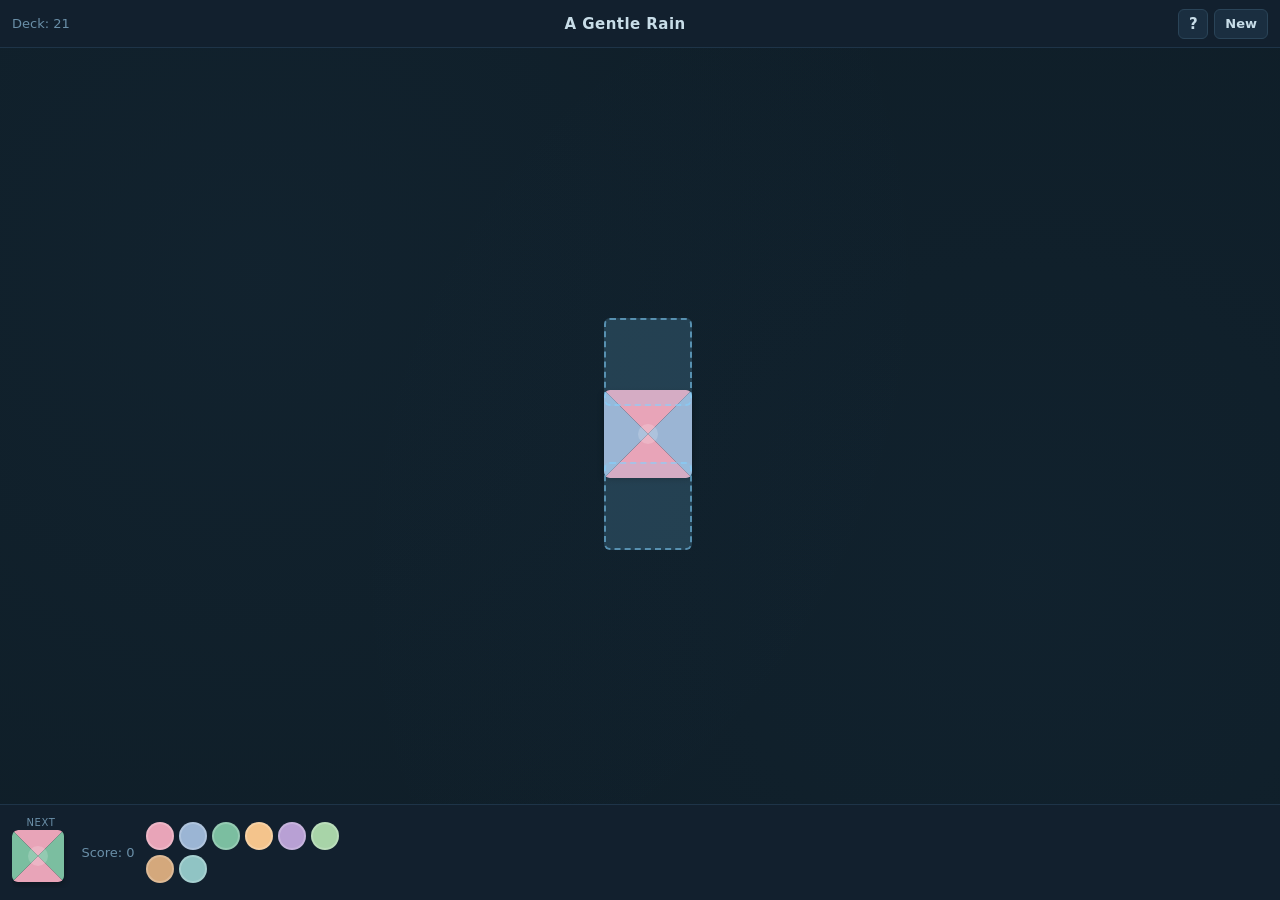
==== index.html @ 86d4dc01 "Add mobile web implementation of A Gentle Rain Complete solitaire tile-placement game built from scr" ====
<!DOCTYPE html>
<html lang="en">
<head>
  <meta charset="UTF-8">
  <meta name="viewport" content="width=device-width, initial-scale=1.0, user-scalable=no">
  <meta name="theme-color" content="#0f1e28">
  <meta name="apple-mobile-web-app-capable" content="yes">
  <meta name="apple-mobile-web-app-status-bar-style" content="black-translucent">
  <title>A Gentle Rain</title>
  <link rel="stylesheet" href="style.css">
</head>
<body>

  <!-- Top bar -->
  <div id="ui-top">
    <span id="deck-count">Deck: 27</span>
    <span id="game-title">A Gentle Rain</span>
    <div id="ui-top-actions">
      <button id="help-btn" aria-label="How to play">?</button>
      <button id="new-game-btn">New</button>
    </div>
  </div>

  <!-- Game board -->
  <div id="board-viewport">
    <div id="board"></div>
  </div>

  <!-- Bottom bar: current tile preview + token rack -->
  <div id="ui-bottom">
    <div id="current-tile-area">
      <div id="current-tile-label">Next</div>
      <div id="current-tile-container"></div>
    </div>
    <div id="score">Score: 0</div>
    <div id="token-rack"></div>
  </div>

  <!-- Win / end overlay -->
  <div id="overlay" class="hidden" role="dialog" aria-modal="true">
    <div id="overlay-content">
      <h2 id="overlay-title"></h2>
      <p id="overlay-message"></p>
      <button id="play-again-btn">Play Again</button>
    </div>
  </div>

  <!-- Help modal -->
  <div id="help-modal" class="hidden" role="dialog" aria-modal="true">
    <div id="help-content">
      <h2>How to Play</h2>
      <ul>
        <li>Each turn you draw a tile. Tap a <strong>highlighted spot</strong> on the board to place it.</li>
        <li>All touching edges must show the <strong>same flower colour</strong>.</li>
        <li>Tiles with no valid placement are automatically discarded.</li>
        <li>When four tiles form a <strong>2×2 square</strong>, a blossom token blooms at their corner — if you still have a matching flower token, it is claimed.</li>
        <li>Claim all <strong>8 tokens</strong> to win! The fewer cards remain in the deck, the higher your score.</li>
        <li>The game ends when the deck runs out.</li>
      </ul>
      <button id="help-close">Got it</button>
    </div>
  </div>

  <script src="game.js"></script>
</body>
</html>
---- style.css ----
/* ── Custom properties ─────────────────────────────────────────────────────── */
:root {
  --tile-size:        72px;
  --board-bg:         #16293a;
  --viewport-bg:      #0f1e28;
  --ui-bg:            #12202e;
  --ui-border:        #1e3448;
  --text-color:       #c8dde8;
  --text-dim:         #6a8fa8;
  --valid-fill:       rgba(130, 210, 255, 0.18);
  --valid-border:     rgba(130, 210, 255, 0.55);
  --blossom-color:    rgba(255, 245, 180, 0.92);
  --overlay-bg:       rgba(8, 16, 24, 0.88);
  --card-bg:          #1a2e40;
  --card-border:      #2a4458;
  --radius-sm:        6px;
  --radius-md:        14px;
  --font:             system-ui, -apple-system, sans-serif;
}

/* ── Reset / base ──────────────────────────────────────────────────────────── */
*, *::before, *::after { box-sizing: border-box; }

html, body {
  height: 100%;
  margin: 0;
  padding: 0;
  overflow: hidden;
  background: var(--viewport-bg);
  font-family: var(--font);
  color: var(--text-color);
  -webkit-tap-highlight-color: transparent;
  touch-action: none;
  user-select: none;
}

body {
  display: flex;
  flex-direction: column;
  height: 100vh;
  height: 100dvh;  /* dynamic viewport height for mobile browsers */
}

button {
  cursor: pointer;
  border: none;
  outline: none;
  font-family: var(--font);
}

/* ── Top bar ───────────────────────────────────────────────────────────────── */
#ui-top {
  flex: 0 0 auto;
  display: flex;
  align-items: center;
  justify-content: space-between;
  height: 48px;
  padding: 0 12px;
  background: var(--ui-bg);
  border-bottom: 1px solid var(--ui-border);
  z-index: 20;
}

#deck-count {
  font-size: 13px;
  color: var(--text-dim);
  min-width: 60px;
}

#game-title {
  font-size: 15px;
  font-weight: 600;
  letter-spacing: 0.03em;
  color: var(--text-color);
}

#ui-top-actions {
  display: flex;
  gap: 6px;
  align-items: center;
}

#help-btn, #new-game-btn {
  height: 30px;
  padding: 0 10px;
  border-radius: var(--radius-sm);
  font-size: 13px;
  font-weight: 600;
  background: var(--card-bg);
  border: 1px solid var(--card-border);
  color: var(--text-color);
  transition: background 0.15s;
}

#help-btn {
  width: 30px;
  padding: 0;
  text-align: center;
  font-size: 15px;
}

#help-btn:active, #new-game-btn:active {
  background: #243d54;
}

/* ── Board viewport ────────────────────────────────────────────────────────── */
#board-viewport {
  flex: 1 1 auto;
  position: relative;
  overflow: hidden;
  background: var(--viewport-bg);
  touch-action: none;
  /* subtle rain pattern */
  background-image:
    radial-gradient(circle at 20% 30%, rgba(80, 140, 200, 0.04) 0%, transparent 60%),
    radial-gradient(circle at 80% 70%, rgba(60, 120, 180, 0.04) 0%, transparent 60%);
}

/* ── Board (inner, panned) ─────────────────────────────────────────────────── */
#board {
  position: absolute;
  top: 0;
  left: 0;
  transform-origin: top left;
  will-change: transform;
}

/* ── Tiles ─────────────────────────────────────────────────────────────────── */
.tile {
  position: absolute;
  width:  var(--tile-size);
  height: var(--tile-size);
  border-radius: var(--radius-sm);
  overflow: hidden;
  box-shadow: 0 2px 6px rgba(0, 0, 0, 0.35);
}

.petal {
  position: absolute;
  width: 100%;
  height: 100%;
}

.petal.top    { clip-path: polygon(0 0, 100% 0, 50% 50%); }
.petal.right  { clip-path: polygon(100% 0, 100% 100%, 50% 50%); }
.petal.bottom { clip-path: polygon(100% 100%, 0 100%, 50% 50%); }
.petal.left   { clip-path: polygon(0 100%, 0 0, 50% 50%); }

.tile-center {
  position: absolute;
  width: 20px;
  height: 20px;
  border-radius: 50%;
  background: rgba(255, 255, 255, 0.18);
  top:  50%;
  left: 50%;
  transform: translate(-50%, -50%);
  pointer-events: none;
}

/* ── Valid placement spots ─────────────────────────────────────────────────── */
.valid-spot {
  position: absolute;
  width:  var(--tile-size);
  height: var(--tile-size);
  border: 2px dashed var(--valid-border);
  background: var(--valid-fill);
  border-radius: var(--radius-sm);
  cursor: pointer;
  transition: background 0.1s;
}

.valid-spot:active {
  background: rgba(130, 210, 255, 0.32);
}

/* ── Blossom dots ──────────────────────────────────────────────────────────── */
.blossom-dot {
  position: absolute;
  width:  20px;
  height: 20px;
  border-radius: 50%;
  background: var(--blossom-color);
  transform: translate(-50%, -50%);
  pointer-events: none;
  box-shadow: 0 0 8px 2px rgba(255, 245, 180, 0.5);
  z-index: 5;
}

/* ── Bottom bar ────────────────────────────────────────────────────────────── */
#ui-bottom {
  flex: 0 0 auto;
  display: flex;
  align-items: center;
  gap: 10px;
  height: 88px;
  padding: 0 12px;
  background: var(--ui-bg);
  border-top: 1px solid var(--ui-border);
  z-index: 20;
}

#current-tile-area {
  display: flex;
  flex-direction: column;
  align-items: center;
  gap: 2px;
  flex: 0 0 auto;
}

#current-tile-label {
  font-size: 10px;
  color: var(--text-dim);
  text-transform: uppercase;
  letter-spacing: 0.06em;
}

#current-tile-container {
  width: 52px;
  height: 52px;
  position: relative;
  border-radius: var(--radius-sm);
  overflow: hidden;
}

#current-tile-container .tile {
  width: 52px;
  height: 52px;
}

#score {
  font-size: 13px;
  color: var(--text-dim);
  flex: 0 0 auto;
  min-width: 56px;
  text-align: center;
}

/* ── Token rack ────────────────────────────────────────────────────────────── */
#token-rack {
  display: flex;
  flex-wrap: wrap;
  gap: 5px;
  align-content: center;
  flex: 1 1 auto;
  max-width: 200px;
}

.token {
  width:  28px;
  height: 28px;
  border-radius: 50%;
  border: 2px solid rgba(255, 255, 255, 0.2);
  transition: opacity 0.3s, transform 0.3s;
  position: relative;
  flex: 0 0 auto;
}

.token.placed {
  opacity: 0.35;
  border-color: rgba(255, 255, 255, 0.1);
}

.token.placed::after {
  content: '✓';
  position: absolute;
  inset: 0;
  display: grid;
  place-items: center;
  font-size: 14px;
  color: rgba(255, 255, 255, 0.7);
}

/* ── Win / end overlay ─────────────────────────────────────────────────────── */
#overlay {
  position: fixed;
  inset: 0;
  background: var(--overlay-bg);
  display: flex;
  align-items: center;
  justify-content: center;
  z-index: 100;
  backdrop-filter: blur(4px);
}

#overlay.hidden { display: none; }

#overlay-content {
  background: var(--card-bg);
  border: 1px solid var(--card-border);
  border-radius: var(--radius-md);
  padding: 32px 28px;
  max-width: 320px;
  width: 90%;
  text-align: center;
}

#overlay-title {
  font-size: 22px;
  font-weight: 700;
  margin: 0 0 10px;
  color: var(--text-color);
}

#overlay-message {
  font-size: 15px;
  color: var(--text-dim);
  margin: 0 0 24px;
  line-height: 1.5;
}

#play-again-btn {
  background: #2a8fc4;
  color: #fff;
  padding: 12px 28px;
  border-radius: var(--radius-sm);
  font-size: 16px;
  font-weight: 600;
  transition: background 0.15s;
}

#play-again-btn:active { background: #1e6e9a; }

/* ── Help modal ────────────────────────────────────────────────────────────── */
#help-modal {
  position: fixed;
  inset: 0;
  background: var(--overlay-bg);
  display: flex;
  align-items: center;
  justify-content: center;
  z-index: 100;
  backdrop-filter: blur(4px);
}

#help-modal.hidden { display: none; }

#help-content {
  background: var(--card-bg);
  border: 1px solid var(--card-border);
  border-radius: var(--radius-md);
  padding: 28px 24px;
  max-width: 340px;
  width: 92%;
}

#help-content h2 {
  margin: 0 0 14px;
  font-size: 19px;
  color: var(--text-color);
}

#help-content ul {
  margin: 0 0 20px;
  padding-left: 18px;
  color: var(--text-dim);
  font-size: 14px;
  line-height: 1.7;
}

#help-content ul li { margin-bottom: 6px; }
#help-content ul strong { color: var(--text-color); }

#help-close {
  display: block;
  width: 100%;
  background: #2a8fc4;
  color: #fff;
  padding: 10px;
  border-radius: var(--radius-sm);
  font-size: 15px;
  font-weight: 600;
  transition: background 0.15s;
}

#help-close:active { background: #1e6e9a; }

/* ── Animations ────────────────────────────────────────────────────────────── */
@keyframes tile-drop {
  from { opacity: 0; transform: scale(0.72) translateY(-6px); }
  to   { opacity: 1; transform: scale(1)    translateY(0); }
}

@keyframes blossom-pulse {
  0%   { opacity: 0; transform: translate(-50%, -50%) scale(0); }
  55%  { opacity: 1; transform: translate(-50%, -50%) scale(1.5); }
  100% { opacity: 0.9; transform: translate(-50%, -50%) scale(1); }
}

@keyframes token-appear {
  0%   { transform: scale(0) rotate(-15deg); opacity: 0; }
  55%  { transform: scale(1.2) rotate(4deg); opacity: 1; }
  100% { transform: scale(1) rotate(0); opacity: 0.35; }
}

.tile.placing {
  animation: tile-drop 0.22s ease-out;
}

.blossom-dot.new {
  animation: blossom-pulse 0.55s ease-out;
}

.token.placed {
  animation: token-appear 0.3s ease-out;
}

/* ── Responsive tweaks ─────────────────────────────────────────────────────── */
@media (min-width: 500px) {
  :root { --tile-size: 80px; }
  #ui-bottom { height: 96px; }
  #current-tile-container,
  #current-tile-container .tile { width: 58px; height: 58px; }
}

@media (min-width: 768px) {
  :root { --tile-size: 88px; }
}
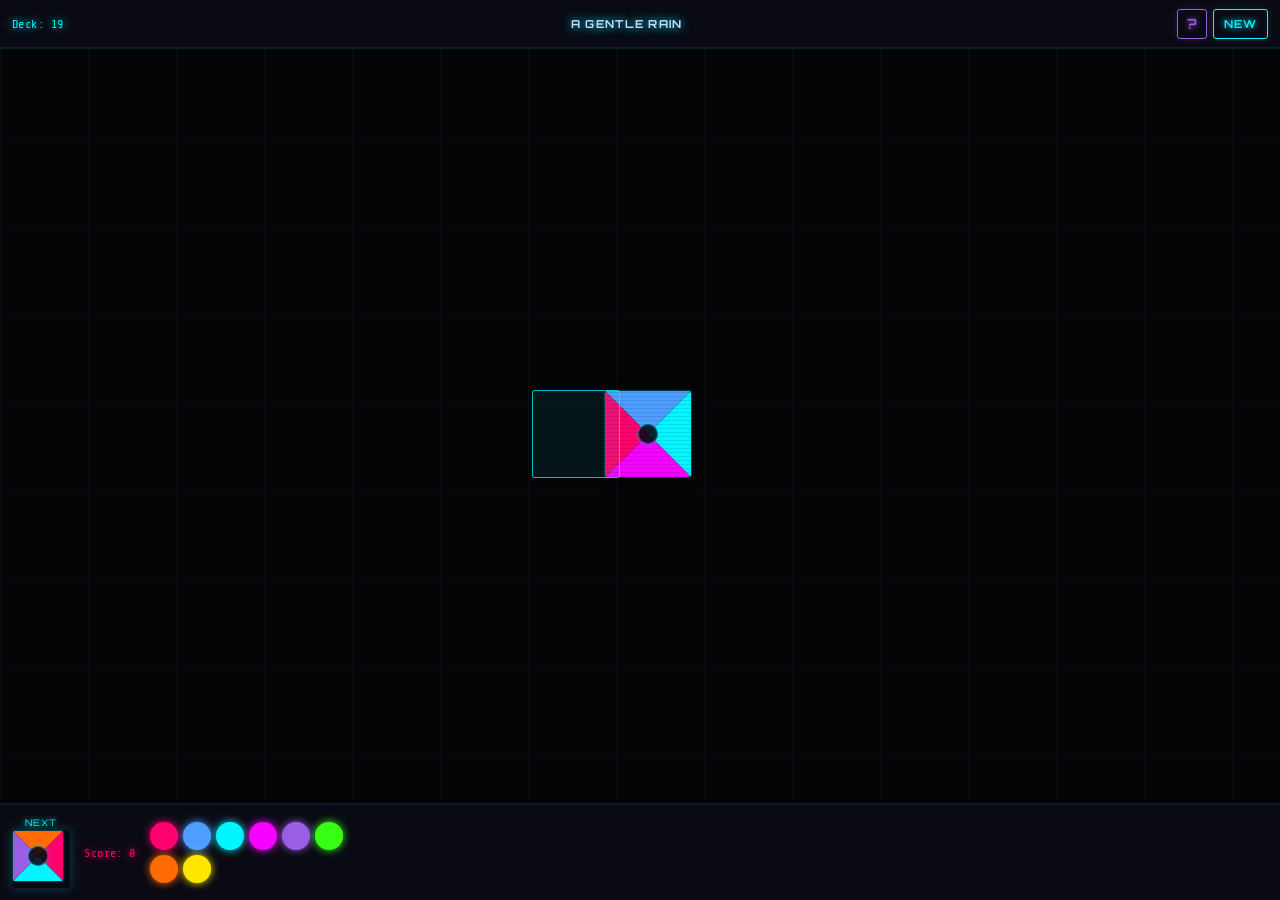
==== commit dc5356e9: "Apply cyberpunk theme Visual overhaul using open-source assets (Orbitron + Share Tech Mono from Goog" ====
--- a/index.html
+++ b/index.html
@@ -3,10 +3,14 @@
 <head>
   <meta charset="UTF-8">
   <meta name="viewport" content="width=device-width, initial-scale=1.0, user-scalable=no">
-  <meta name="theme-color" content="#0f1e28">
+  <meta name="theme-color" content="#050508">
   <meta name="apple-mobile-web-app-capable" content="yes">
   <meta name="apple-mobile-web-app-status-bar-style" content="black-translucent">
   <title>A Gentle Rain</title>
+  <!-- Orbitron & Share Tech Mono — open source fonts, SIL OFL licence -->
+  <link rel="preconnect" href="https://fonts.googleapis.com">
+  <link rel="preconnect" href="https://fonts.gstatic.com" crossorigin>
+  <link href="https://fonts.googleapis.com/css2?family=Orbitron:wght@400;600;700&family=Share+Tech+Mono&display=swap" rel="stylesheet">
   <link rel="stylesheet" href="style.css">
 </head>
 <body>
--- a/style.css
+++ b/style.css
@@ -1,21 +1,39 @@
 /* ── Custom properties ─────────────────────────────────────────────────────── */
 :root {
   --tile-size:        72px;
-  --board-bg:         #16293a;
-  --viewport-bg:      #0f1e28;
-  --ui-bg:            #12202e;
-  --ui-border:        #1e3448;
-  --text-color:       #c8dde8;
-  --text-dim:         #6a8fa8;
-  --valid-fill:       rgba(130, 210, 255, 0.18);
-  --valid-border:     rgba(130, 210, 255, 0.55);
-  --blossom-color:    rgba(255, 245, 180, 0.92);
-  --overlay-bg:       rgba(8, 16, 24, 0.88);
-  --card-bg:          #1a2e40;
-  --card-border:      #2a4458;
-  --radius-sm:        6px;
-  --radius-md:        14px;
-  --font:             system-ui, -apple-system, sans-serif;
+
+  /* backgrounds */
+  --board-bg:         #080810;
+  --viewport-bg:      #050508;
+  --ui-bg:            #0a0a14;
+  --ui-border:        #18183a;
+
+  /* neon accent colours */
+  --neon-cyan:        #00f5ff;
+  --neon-pink:        #ff006e;
+  --neon-purple:      #9b5de5;
+  --neon-yellow:      #ffe600;
+  --neon-green:       #39ff14;
+
+  /* text */
+  --text-color:       #c8d8ff;
+  --text-dim:         #3a3a6a;
+
+  /* interactive states */
+  --valid-fill:       rgba(0, 245, 255, 0.07);
+  --valid-border:     rgba(0, 245, 255, 0.75);
+  --blossom-color:    var(--neon-yellow);
+
+  /* modals */
+  --overlay-bg:       rgba(3, 3, 10, 0.94);
+  --card-bg:          #0c0c1e;
+  --card-border:      #2a0a5a;
+
+  /* misc */
+  --radius-sm:        3px;
+  --radius-md:        8px;
+  --font:             'Orbitron', system-ui, sans-serif;
+  --mono:             'Share Tech Mono', monospace;
 }
 
 /* ── Reset / base ──────────────────────────────────────────────────────────── */
@@ -38,7 +56,7 @@
   display: flex;
   flex-direction: column;
   height: 100vh;
-  height: 100dvh;  /* dynamic viewport height for mobile browsers */
+  height: 100dvh;
 }
 
 button {
@@ -58,20 +76,32 @@
   padding: 0 12px;
   background: var(--ui-bg);
   border-bottom: 1px solid var(--ui-border);
+  box-shadow: 0 1px 0 rgba(0, 245, 255, 0.08);
   z-index: 20;
 }
 
 #deck-count {
-  font-size: 13px;
-  color: var(--text-dim);
-  min-width: 60px;
+  font-family: var(--mono);
+  font-size: 12px;
+  color: var(--neon-cyan);
+  text-shadow: 0 0 8px var(--neon-cyan);
+  min-width: 64px;
+  letter-spacing: 0.04em;
 }
 
 #game-title {
-  font-size: 15px;
-  font-weight: 600;
-  letter-spacing: 0.03em;
+  font-size: 11px;
+  font-weight: 700;
+  letter-spacing: 0.12em;
+  text-transform: uppercase;
   color: var(--text-color);
+  text-shadow: 0 0 10px var(--neon-cyan), 0 0 20px rgba(0, 245, 255, 0.3);
+  animation: title-glow 3s ease-in-out infinite alternate;
+}
+
+@keyframes title-glow {
+  from { text-shadow: 0 0 8px var(--neon-cyan), 0 0 16px rgba(0, 245, 255, 0.3); }
+  to   { text-shadow: 0 0 14px var(--neon-cyan), 0 0 30px rgba(0, 245, 255, 0.5), 2px 0 var(--neon-pink), -2px 0 var(--neon-cyan); }
 }
 
 #ui-top-actions {
@@ -84,23 +114,37 @@
   height: 30px;
   padding: 0 10px;
   border-radius: var(--radius-sm);
-  font-size: 13px;
+  font-size: 11px;
   font-weight: 600;
-  background: var(--card-bg);
-  border: 1px solid var(--card-border);
-  color: var(--text-color);
-  transition: background 0.15s;
+  letter-spacing: 0.08em;
+  text-transform: uppercase;
+  background: transparent;
+  border: 1px solid var(--neon-cyan);
+  color: var(--neon-cyan);
+  text-shadow: 0 0 6px var(--neon-cyan);
+  box-shadow: 0 0 6px rgba(0, 245, 255, 0.15), inset 0 0 6px rgba(0, 245, 255, 0.05);
+  transition: box-shadow 0.15s, background 0.15s;
 }
 
 #help-btn {
   width: 30px;
   padding: 0;
   text-align: center;
-  font-size: 15px;
-}
-
-#help-btn:active, #new-game-btn:active {
-  background: #243d54;
+  font-size: 14px;
+  border-color: var(--neon-purple);
+  color: var(--neon-purple);
+  text-shadow: 0 0 6px var(--neon-purple);
+  box-shadow: 0 0 6px rgba(155, 93, 229, 0.2);
+}
+
+#help-btn:active {
+  background: rgba(155, 93, 229, 0.15);
+  box-shadow: 0 0 16px rgba(155, 93, 229, 0.5);
+}
+
+#new-game-btn:active {
+  background: rgba(0, 245, 255, 0.1);
+  box-shadow: 0 0 18px rgba(0, 245, 255, 0.5), inset 0 0 10px rgba(0, 245, 255, 0.1);
 }
 
 /* ── Board viewport ────────────────────────────────────────────────────────── */
@@ -108,12 +152,29 @@
   flex: 1 1 auto;
   position: relative;
   overflow: hidden;
-  background: var(--viewport-bg);
   touch-action: none;
-  /* subtle rain pattern */
+  /* circuit-board grid */
+  background-color: var(--viewport-bg);
   background-image:
-    radial-gradient(circle at 20% 30%, rgba(80, 140, 200, 0.04) 0%, transparent 60%),
-    radial-gradient(circle at 80% 70%, rgba(60, 120, 180, 0.04) 0%, transparent 60%);
+    linear-gradient(rgba(0, 245, 255, 0.04) 1px, transparent 1px),
+    linear-gradient(90deg, rgba(0, 245, 255, 0.04) 1px, transparent 1px);
+  background-size: var(--tile-size) var(--tile-size);
+}
+
+/* scanline overlay */
+#board-viewport::after {
+  content: '';
+  position: absolute;
+  inset: 0;
+  background: repeating-linear-gradient(
+    0deg,
+    transparent,
+    transparent 3px,
+    rgba(0, 0, 0, 0.1) 3px,
+    rgba(0, 0, 0, 0.1) 4px
+  );
+  pointer-events: none;
+  z-index: 10;
 }
 
 /* ── Board (inner, panned) ─────────────────────────────────────────────────── */
@@ -123,6 +184,7 @@
   left: 0;
   transform-origin: top left;
   will-change: transform;
+  z-index: 1;
 }
 
 /* ── Tiles ─────────────────────────────────────────────────────────────────── */
@@ -132,13 +194,17 @@
   height: var(--tile-size);
   border-radius: var(--radius-sm);
   overflow: hidden;
-  box-shadow: 0 2px 6px rgba(0, 0, 0, 0.35);
+  border: 1px solid rgba(0, 245, 255, 0.2);
+  box-shadow:
+    0 0 10px rgba(0, 0, 0, 0.7),
+    0 0 4px rgba(0, 245, 255, 0.15);
 }
 
 .petal {
   position: absolute;
   width: 100%;
   height: 100%;
+  /* neon petals are brighter — no extra filter needed */
 }
 
 .petal.top    { clip-path: polygon(0 0, 100% 0, 50% 50%); }
@@ -151,7 +217,9 @@
   width: 20px;
   height: 20px;
   border-radius: 50%;
-  background: rgba(255, 255, 255, 0.18);
+  background: rgba(5, 5, 12, 0.85);
+  border: 1px solid rgba(0, 245, 255, 0.35);
+  box-shadow: 0 0 6px rgba(0, 245, 255, 0.3);
   top:  50%;
   left: 50%;
   transform: translate(-50%, -50%);
@@ -163,27 +231,42 @@
   position: absolute;
   width:  var(--tile-size);
   height: var(--tile-size);
-  border: 2px dashed var(--valid-border);
+  border: 1px solid var(--valid-border);
   background: var(--valid-fill);
   border-radius: var(--radius-sm);
   cursor: pointer;
-  transition: background 0.1s;
+  animation: neon-pulse 1.4s ease-in-out infinite;
+}
+
+@keyframes neon-pulse {
+  0%, 100% {
+    box-shadow: 0 0 6px var(--neon-cyan), inset 0 0 6px rgba(0, 245, 255, 0.08);
+    border-color: rgba(0, 245, 255, 0.6);
+  }
+  50% {
+    box-shadow: 0 0 18px var(--neon-cyan), inset 0 0 14px rgba(0, 245, 255, 0.15);
+    border-color: rgba(0, 245, 255, 1);
+  }
 }
 
 .valid-spot:active {
-  background: rgba(130, 210, 255, 0.32);
+  background: rgba(0, 245, 255, 0.2);
+  box-shadow: 0 0 30px var(--neon-cyan);
 }
 
 /* ── Blossom dots ──────────────────────────────────────────────────────────── */
 .blossom-dot {
   position: absolute;
-  width:  20px;
-  height: 20px;
+  width:  22px;
+  height: 22px;
   border-radius: 50%;
-  background: var(--blossom-color);
+  background: var(--neon-yellow);
   transform: translate(-50%, -50%);
   pointer-events: none;
-  box-shadow: 0 0 8px 2px rgba(255, 245, 180, 0.5);
+  box-shadow:
+    0 0 12px 3px rgba(255, 230, 0, 0.9),
+    0 0 30px 6px rgba(255, 230, 0, 0.4),
+    0 0 60px rgba(255, 230, 0, 0.2);
   z-index: 5;
 }
 
@@ -197,6 +280,7 @@
   padding: 0 12px;
   background: var(--ui-bg);
   border-top: 1px solid var(--ui-border);
+  box-shadow: 0 -1px 0 rgba(0, 245, 255, 0.08);
   z-index: 20;
 }
 
@@ -209,10 +293,11 @@
 }
 
 #current-tile-label {
-  font-size: 10px;
-  color: var(--text-dim);
-  text-transform: uppercase;
-  letter-spacing: 0.06em;
+  font-size: 9px;
+  color: var(--neon-cyan);
+  text-shadow: 0 0 6px var(--neon-cyan);
+  text-transform: uppercase;
+  letter-spacing: 0.12em;
 }
 
 #current-tile-container {
@@ -221,6 +306,7 @@
   position: relative;
   border-radius: var(--radius-sm);
   overflow: hidden;
+  box-shadow: 0 0 12px rgba(0, 245, 255, 0.25);
 }
 
 #current-tile-container .tile {
@@ -229,11 +315,14 @@
 }
 
 #score {
-  font-size: 13px;
-  color: var(--text-dim);
+  font-family: var(--mono);
+  font-size: 12px;
+  color: var(--neon-pink);
+  text-shadow: 0 0 8px var(--neon-pink);
   flex: 0 0 auto;
-  min-width: 56px;
+  min-width: 60px;
   text-align: center;
+  letter-spacing: 0.04em;
 }
 
 /* ── Token rack ────────────────────────────────────────────────────────────── */
@@ -250,15 +339,17 @@
   width:  28px;
   height: 28px;
   border-radius: 50%;
-  border: 2px solid rgba(255, 255, 255, 0.2);
-  transition: opacity 0.3s, transform 0.3s;
+  border: 2px solid var(--token-color, rgba(255, 255, 255, 0.4));
+  box-shadow: 0 0 8px var(--token-color, rgba(255, 255, 255, 0.3));
+  flex: 0 0 auto;
   position: relative;
-  flex: 0 0 auto;
+  transition: opacity 0.3s, box-shadow 0.3s;
 }
 
 .token.placed {
-  opacity: 0.35;
+  opacity: 0.25;
   border-color: rgba(255, 255, 255, 0.1);
+  box-shadow: none;
 }
 
 .token.placed::after {
@@ -267,8 +358,8 @@
   inset: 0;
   display: grid;
   place-items: center;
-  font-size: 14px;
-  color: rgba(255, 255, 255, 0.7);
+  font-size: 13px;
+  color: rgba(255, 255, 255, 0.6);
 }
 
 /* ── Win / end overlay ─────────────────────────────────────────────────────── */
@@ -280,46 +371,63 @@
   align-items: center;
   justify-content: center;
   z-index: 100;
-  backdrop-filter: blur(4px);
+  backdrop-filter: blur(6px);
 }
 
 #overlay.hidden { display: none; }
 
 #overlay-content {
   background: var(--card-bg);
-  border: 1px solid var(--card-border);
+  border: 1px solid var(--neon-pink);
   border-radius: var(--radius-md);
   padding: 32px 28px;
   max-width: 320px;
   width: 90%;
   text-align: center;
+  box-shadow:
+    0 0 30px rgba(255, 0, 110, 0.25),
+    0 0 60px rgba(255, 0, 110, 0.1),
+    inset 0 0 20px rgba(255, 0, 110, 0.05);
 }
 
 #overlay-title {
-  font-size: 22px;
+  font-size: 18px;
   font-weight: 700;
   margin: 0 0 10px;
+  color: var(--neon-pink);
+  text-shadow: 0 0 12px var(--neon-pink), 0 0 24px rgba(255, 0, 110, 0.5);
+  letter-spacing: 0.08em;
+  text-transform: uppercase;
+}
+
+#overlay-message {
+  font-family: var(--mono);
+  font-size: 14px;
   color: var(--text-color);
-}
-
-#overlay-message {
-  font-size: 15px;
-  color: var(--text-dim);
   margin: 0 0 24px;
-  line-height: 1.5;
+  line-height: 1.6;
+  letter-spacing: 0.04em;
 }
 
 #play-again-btn {
-  background: #2a8fc4;
-  color: #fff;
+  background: transparent;
+  border: 2px solid var(--neon-cyan);
+  color: var(--neon-cyan);
   padding: 12px 28px;
   border-radius: var(--radius-sm);
-  font-size: 16px;
-  font-weight: 600;
-  transition: background 0.15s;
-}
-
-#play-again-btn:active { background: #1e6e9a; }
+  font-size: 13px;
+  font-weight: 700;
+  letter-spacing: 0.1em;
+  text-transform: uppercase;
+  text-shadow: 0 0 8px var(--neon-cyan);
+  box-shadow: 0 0 12px rgba(0, 245, 255, 0.3), inset 0 0 12px rgba(0, 245, 255, 0.05);
+  transition: box-shadow 0.15s, background 0.15s;
+}
+
+#play-again-btn:active {
+  background: rgba(0, 245, 255, 0.12);
+  box-shadow: 0 0 24px rgba(0, 245, 255, 0.6);
+}
 
 /* ── Help modal ────────────────────────────────────────────────────────────── */
 #help-modal {
@@ -330,79 +438,99 @@
   align-items: center;
   justify-content: center;
   z-index: 100;
-  backdrop-filter: blur(4px);
+  backdrop-filter: blur(6px);
 }
 
 #help-modal.hidden { display: none; }
 
 #help-content {
   background: var(--card-bg);
-  border: 1px solid var(--card-border);
+  border: 1px solid var(--neon-purple);
   border-radius: var(--radius-md);
   padding: 28px 24px;
   max-width: 340px;
   width: 92%;
+  box-shadow:
+    0 0 24px rgba(155, 93, 229, 0.2),
+    inset 0 0 16px rgba(155, 93, 229, 0.04);
 }
 
 #help-content h2 {
   margin: 0 0 14px;
-  font-size: 19px;
-  color: var(--text-color);
+  font-size: 15px;
+  letter-spacing: 0.1em;
+  text-transform: uppercase;
+  color: var(--neon-purple);
+  text-shadow: 0 0 10px var(--neon-purple);
 }
 
 #help-content ul {
   margin: 0 0 20px;
   padding-left: 18px;
-  color: var(--text-dim);
-  font-size: 14px;
-  line-height: 1.7;
-}
-
-#help-content ul li { margin-bottom: 6px; }
-#help-content ul strong { color: var(--text-color); }
+  font-family: var(--mono);
+  color: var(--text-color);
+  font-size: 13px;
+  line-height: 1.8;
+}
+
+#help-content ul li { margin-bottom: 4px; }
+
+#help-content ul strong {
+  color: var(--neon-cyan);
+  text-shadow: 0 0 6px rgba(0, 245, 255, 0.5);
+}
 
 #help-close {
   display: block;
   width: 100%;
-  background: #2a8fc4;
-  color: #fff;
+  background: transparent;
+  border: 1px solid var(--neon-purple);
+  color: var(--neon-purple);
   padding: 10px;
   border-radius: var(--radius-sm);
-  font-size: 15px;
-  font-weight: 600;
-  transition: background 0.15s;
-}
-
-#help-close:active { background: #1e6e9a; }
+  font-size: 12px;
+  font-weight: 700;
+  letter-spacing: 0.1em;
+  text-transform: uppercase;
+  text-shadow: 0 0 6px var(--neon-purple);
+  box-shadow: 0 0 8px rgba(155, 93, 229, 0.2);
+  transition: background 0.15s, box-shadow 0.15s;
+}
+
+#help-close:active {
+  background: rgba(155, 93, 229, 0.15);
+  box-shadow: 0 0 18px rgba(155, 93, 229, 0.5);
+}
 
 /* ── Animations ────────────────────────────────────────────────────────────── */
 @keyframes tile-drop {
-  from { opacity: 0; transform: scale(0.72) translateY(-6px); }
-  to   { opacity: 1; transform: scale(1)    translateY(0); }
+  from { opacity: 0; transform: scale(0.65) translateY(-10px); filter: brightness(2); }
+  to   { opacity: 1; transform: scale(1)    translateY(0);     filter: brightness(1); }
 }
 
 @keyframes blossom-pulse {
   0%   { opacity: 0; transform: translate(-50%, -50%) scale(0); }
-  55%  { opacity: 1; transform: translate(-50%, -50%) scale(1.5); }
+  40%  { opacity: 1; transform: translate(-50%, -50%) scale(2); }
+  70%  { opacity: 1; transform: translate(-50%, -50%) scale(1.3); }
   100% { opacity: 0.9; transform: translate(-50%, -50%) scale(1); }
 }
 
 @keyframes token-appear {
-  0%   { transform: scale(0) rotate(-15deg); opacity: 0; }
-  55%  { transform: scale(1.2) rotate(4deg); opacity: 1; }
-  100% { transform: scale(1) rotate(0); opacity: 0.35; }
+  0%   { transform: scale(0) rotate(-20deg); opacity: 0; filter: brightness(3); }
+  60%  { transform: scale(1.25) rotate(5deg); opacity: 1; filter: brightness(1.5); }
+  100% { transform: scale(1) rotate(0);      opacity: 0.25; filter: brightness(1); }
 }
 
 .tile.placing {
-  animation: tile-drop 0.22s ease-out;
+  animation: tile-drop 0.2s ease-out;
 }
 
 .blossom-dot.new {
-  animation: blossom-pulse 0.55s ease-out;
+  animation: blossom-pulse 0.6s ease-out;
 }
 
 .token.placed {
-  animation: token-appear 0.3s ease-out;
+  animation: token-appear 0.35s ease-out;
 }
 
 /* ── Responsive tweaks ─────────────────────────────────────────────────────── */
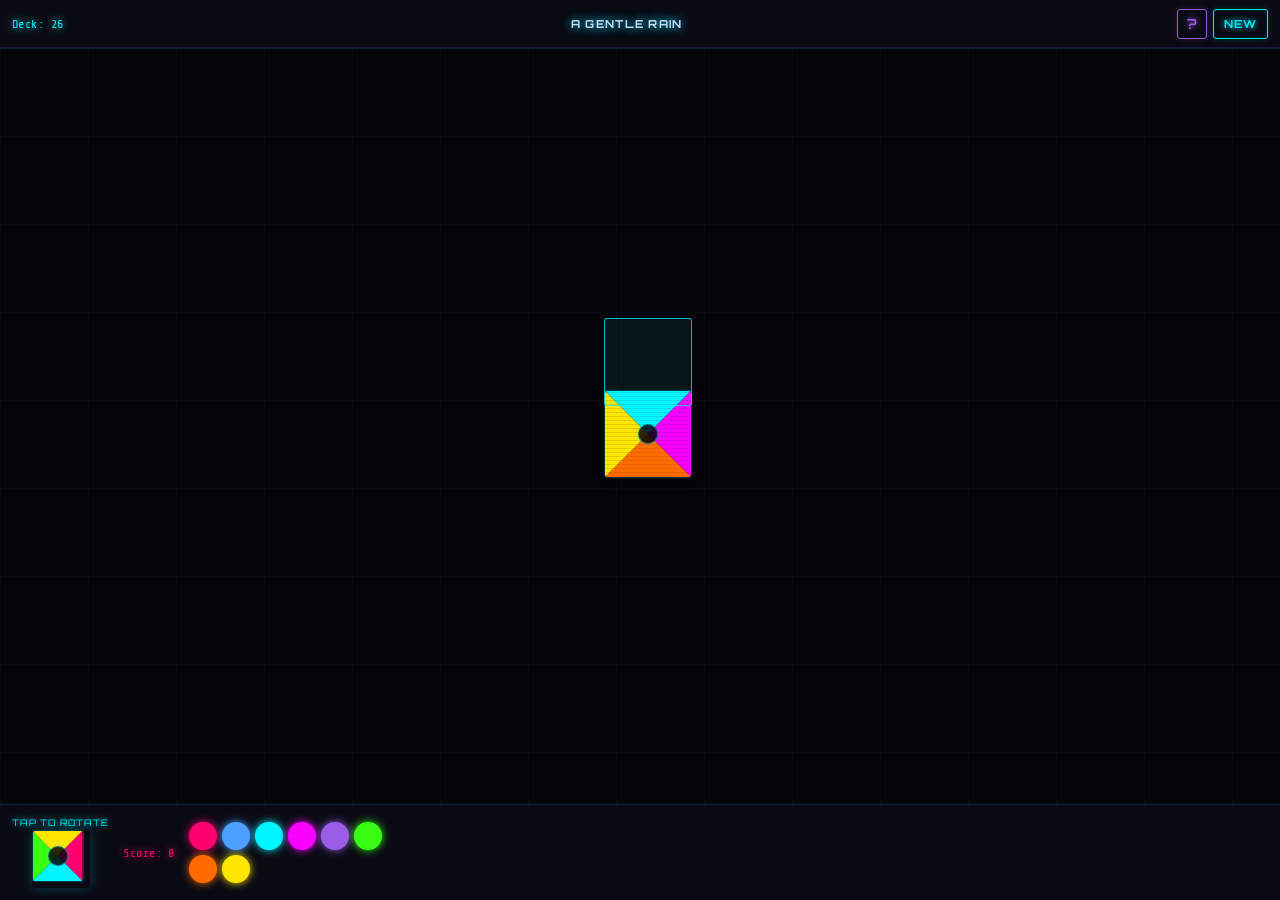
==== commit 26c57c3d: "Add high score tracking with initials entry - localStorage stores up to 10 scores (key: agr-highscor" ====
--- a/index.html
+++ b/index.html
@@ -45,6 +45,23 @@
     <div id="overlay-content">
       <h2 id="overlay-title"></h2>
       <p id="overlay-message"></p>
+
+      <!-- Initials entry — shown when score qualifies for leaderboard -->
+      <div id="initials-section" class="hidden">
+        <p class="hs-prompt">New high score — enter initials</p>
+        <div id="initials-row">
+          <input id="initials-input" type="text" maxlength="3" placeholder="AAA"
+                 autocomplete="off" autocapitalize="characters" spellcheck="false" inputmode="text">
+          <button id="initials-submit">OK</button>
+        </div>
+      </div>
+
+      <!-- Leaderboard — shown after initials or when score doesn't qualify -->
+      <div id="leaderboard" class="hidden">
+        <h3 class="hs-title">High Scores</h3>
+        <ol id="score-list"></ol>
+      </div>
+
       <button id="play-again-btn">Play Again</button>
     </div>
   </div>
--- a/style.css
+++ b/style.css
@@ -380,9 +380,11 @@
   background: var(--card-bg);
   border: 1px solid var(--neon-pink);
   border-radius: var(--radius-md);
-  padding: 32px 28px;
+  padding: 28px 24px;
   max-width: 320px;
   width: 90%;
+  max-height: 90dvh;
+  overflow-y: auto;
   text-align: center;
   box-shadow:
     0 0 30px rgba(255, 0, 110, 0.25),
@@ -404,9 +406,135 @@
   font-family: var(--mono);
   font-size: 14px;
   color: var(--text-color);
-  margin: 0 0 24px;
+  margin: 0 0 16px;
   line-height: 1.6;
   letter-spacing: 0.04em;
+}
+
+/* ── Initials entry ────────────────────────────────────────────────────────── */
+#initials-section {
+  margin: 0 0 16px;
+  text-align: center;
+}
+
+.hs-prompt {
+  font-family: var(--mono);
+  font-size: 10px;
+  text-transform: uppercase;
+  letter-spacing: 0.12em;
+  color: var(--neon-cyan);
+  text-shadow: 0 0 6px var(--neon-cyan);
+  margin: 0 0 10px;
+}
+
+#initials-row {
+  display: flex;
+  gap: 8px;
+  justify-content: center;
+  align-items: center;
+}
+
+#initials-input {
+  width: 72px;
+  background: transparent;
+  border: 1px solid var(--neon-cyan);
+  color: var(--neon-cyan);
+  font-family: var(--mono);
+  font-size: 22px;
+  text-align: center;
+  text-transform: uppercase;
+  letter-spacing: 0.3em;
+  padding: 6px 4px;
+  border-radius: var(--radius-sm);
+  outline: none;
+  caret-color: var(--neon-cyan);
+  box-shadow: 0 0 8px rgba(0, 245, 255, 0.25);
+}
+
+#initials-input:focus {
+  box-shadow: 0 0 18px rgba(0, 245, 255, 0.55);
+}
+
+#initials-submit {
+  background: transparent;
+  border: 1px solid var(--neon-cyan);
+  color: var(--neon-cyan);
+  font-family: var(--font);
+  font-size: 12px;
+  font-weight: 700;
+  letter-spacing: 0.1em;
+  padding: 8px 14px;
+  border-radius: var(--radius-sm);
+  text-shadow: 0 0 6px var(--neon-cyan);
+  box-shadow: 0 0 8px rgba(0, 245, 255, 0.2);
+  transition: background 0.12s, box-shadow 0.12s;
+}
+
+#initials-submit:active {
+  background: rgba(0, 245, 255, 0.15);
+  box-shadow: 0 0 20px rgba(0, 245, 255, 0.55);
+}
+
+/* ── Leaderboard ───────────────────────────────────────────────────────────── */
+#leaderboard {
+  margin: 0 0 16px;
+  text-align: left;
+}
+
+.hs-title {
+  font-size: 9px;
+  letter-spacing: 0.2em;
+  text-transform: uppercase;
+  color: var(--neon-purple);
+  text-shadow: 0 0 6px var(--neon-purple);
+  margin: 0 0 8px;
+  text-align: center;
+}
+
+#score-list {
+  list-style: none;
+  padding: 0;
+  margin: 0;
+  font-family: var(--mono);
+  font-size: 12px;
+}
+
+#score-list li {
+  display: flex;
+  align-items: center;
+  padding: 4px 2px;
+  border-bottom: 1px solid rgba(255, 255, 255, 0.05);
+  color: var(--text-color);
+  gap: 6px;
+}
+
+#score-list li.hs-highlight {
+  color: var(--neon-yellow);
+  text-shadow: 0 0 8px var(--neon-yellow);
+}
+
+.hs-rank {
+  width: 20px;
+  font-size: 10px;
+  color: var(--text-dim);
+  flex-shrink: 0;
+}
+
+.hs-initials {
+  flex: 1;
+  letter-spacing: 0.15em;
+}
+
+.hs-score {
+  min-width: 28px;
+  text-align: right;
+}
+
+.hs-empty {
+  text-align: center;
+  color: var(--text-dim);
+  padding: 8px 0;
+  font-size: 11px;
 }
 
 #play-again-btn {
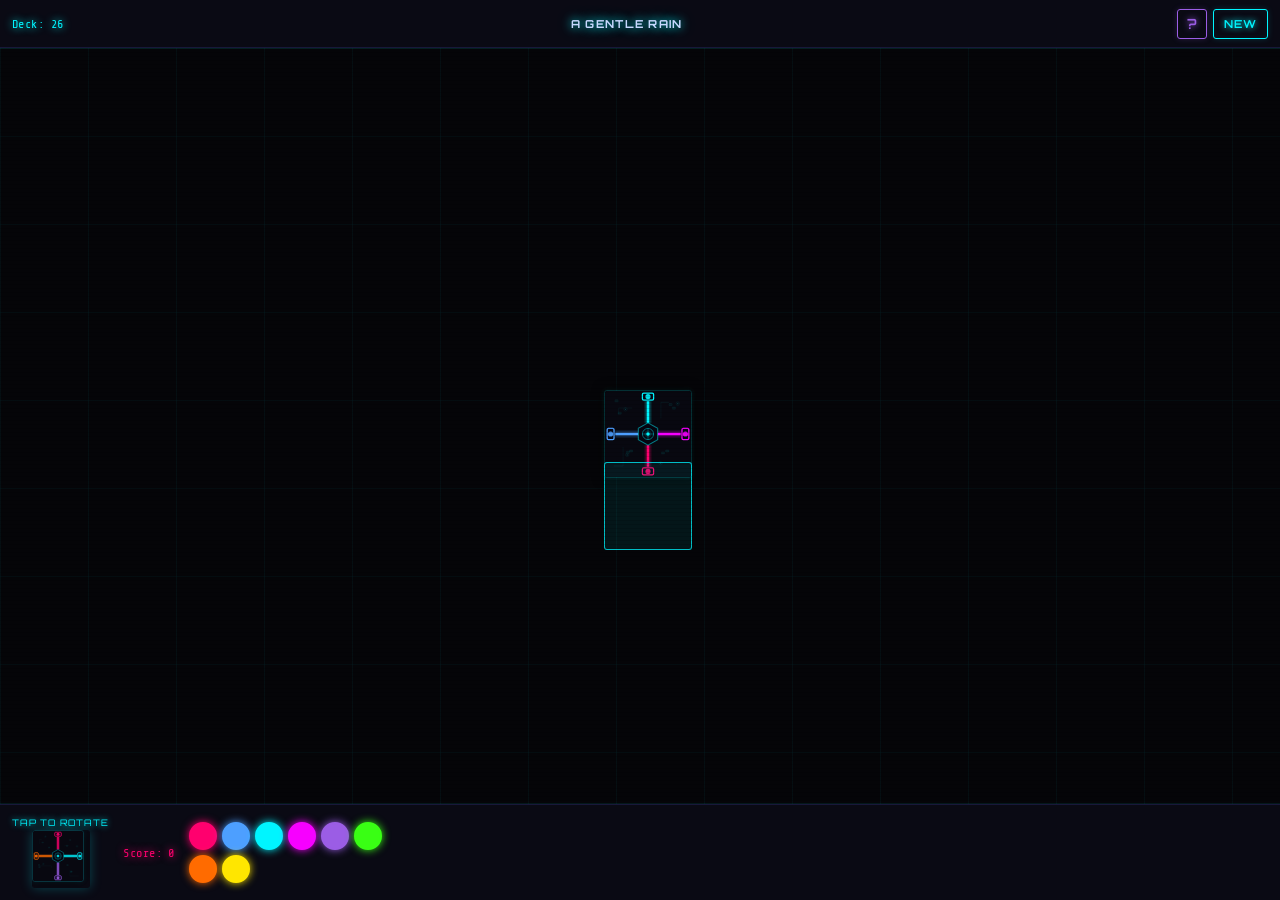
==== commit d6df95c1: "Add PWA: offline support, installable, git-SHA cache versioning - manifest.json: name, icons, standa" ====
--- a/index.html
+++ b/index.html
@@ -7,6 +7,8 @@
   <meta name="apple-mobile-web-app-capable" content="yes">
   <meta name="apple-mobile-web-app-status-bar-style" content="black-translucent">
   <title>A Gentle Rain</title>
+  <link rel="manifest" href="manifest.json">
+  <link rel="apple-touch-icon" href="icons/apple-touch-icon.png">
   <!-- Orbitron & Share Tech Mono — open source fonts, SIL OFL licence -->
   <link rel="preconnect" href="https://fonts.googleapis.com">
   <link rel="preconnect" href="https://fonts.gstatic.com" crossorigin>
@@ -83,5 +85,12 @@
   </div>
 
   <script src="game.js"></script>
+  <script>
+    if ('serviceWorker' in navigator) {
+      window.addEventListener('load', () =>
+        navigator.serviceWorker.register('sw.js').catch(() => {})
+      );
+    }
+  </script>
 </body>
 </html>
--- a/style.css
+++ b/style.css
@@ -187,43 +187,23 @@
   z-index: 1;
 }
 
-/* ── Tiles ─────────────────────────────────────────────────────────────────── */
+/* ── Tiles (SVG-rendered) ──────────────────────────────────────────────────── */
 .tile {
   position: absolute;
   width:  var(--tile-size);
   height: var(--tile-size);
   border-radius: var(--radius-sm);
   overflow: hidden;
-  border: 1px solid rgba(0, 245, 255, 0.2);
+  border: 1px solid rgba(0, 245, 255, 0.18);
   box-shadow:
-    0 0 10px rgba(0, 0, 0, 0.7),
-    0 0 4px rgba(0, 245, 255, 0.15);
-}
-
-.petal {
+    0 0 12px rgba(0, 0, 0, 0.8),
+    0 0 5px rgba(0, 245, 255, 0.12);
+}
+
+.tile svg {
+  display: block;
   position: absolute;
-  width: 100%;
-  height: 100%;
-  /* neon petals are brighter — no extra filter needed */
-}
-
-.petal.top    { clip-path: polygon(0 0, 100% 0, 50% 50%); }
-.petal.right  { clip-path: polygon(100% 0, 100% 100%, 50% 50%); }
-.petal.bottom { clip-path: polygon(100% 100%, 0 100%, 50% 50%); }
-.petal.left   { clip-path: polygon(0 100%, 0 0, 50% 50%); }
-
-.tile-center {
-  position: absolute;
-  width: 20px;
-  height: 20px;
-  border-radius: 50%;
-  background: rgba(5, 5, 12, 0.85);
-  border: 1px solid rgba(0, 245, 255, 0.35);
-  box-shadow: 0 0 6px rgba(0, 245, 255, 0.3);
-  top:  50%;
-  left: 50%;
-  transform: translate(-50%, -50%);
-  pointer-events: none;
+  inset: 0;
 }
 
 /* ── Valid placement spots ─────────────────────────────────────────────────── */
@@ -260,14 +240,42 @@
   width:  22px;
   height: 22px;
   border-radius: 50%;
-  background: var(--neon-yellow);
+  background: var(--blossom-color, var(--neon-yellow));
   transform: translate(-50%, -50%);
   pointer-events: none;
   box-shadow:
-    0 0 12px 3px rgba(255, 230, 0, 0.9),
-    0 0 30px 6px rgba(255, 230, 0, 0.4),
-    0 0 60px rgba(255, 230, 0, 0.2);
+    0 0 12px 3px var(--blossom-color, var(--neon-yellow)),
+    0 0 30px 6px var(--blossom-color, var(--neon-yellow)),
+    0 0 60px     var(--blossom-color, var(--neon-yellow));
   z-index: 5;
+}
+
+.blossom-dot.pending {
+  animation: pending-pulse 0.8s ease-in-out infinite;
+}
+
+@keyframes pending-pulse {
+  0%, 100% { transform: translate(-50%, -50%) scale(1);   opacity: 0.7; }
+  50%       { transform: translate(-50%, -50%) scale(1.4); opacity: 1;   }
+}
+
+/* ── Token choosable state ─────────────────────────────────────────────────── */
+.token.choosable {
+  transform: scale(1.25);
+  box-shadow: 0 0 18px var(--token-color, #fff), 0 0 4px var(--token-color, #fff);
+  animation: choosable-pulse 0.7s ease-in-out infinite;
+  cursor: pointer;
+  opacity: 1 !important;
+}
+
+@keyframes choosable-pulse {
+  0%, 100% { transform: scale(1.2);  }
+  50%       { transform: scale(1.35); }
+}
+
+.token.not-choosable {
+  opacity: 0.15 !important;
+  filter: grayscale(0.7);
 }
 
 /* ── Bottom bar ────────────────────────────────────────────────────────────── */
@@ -475,6 +483,12 @@
   box-shadow: 0 0 20px rgba(0, 245, 255, 0.55);
 }
 
+#initials-submit:disabled {
+  opacity: 0.35;
+  cursor: default;
+  box-shadow: none;
+}
+
 /* ── Leaderboard ───────────────────────────────────────────────────────────── */
 #leaderboard {
   margin: 0 0 16px;
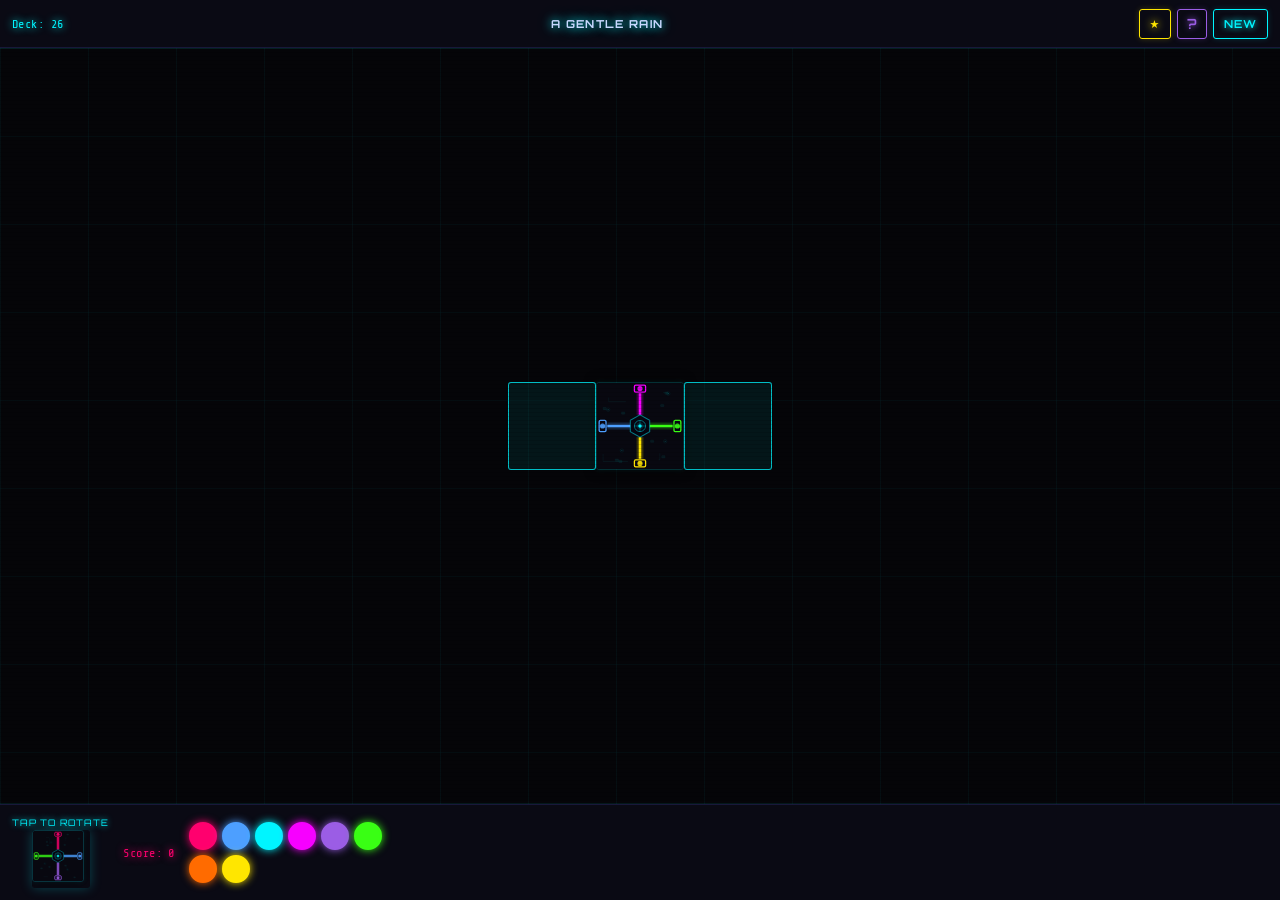
==== commit d5c9a2c8: "Add high scores button to top bar - ★ button in top-right opens a scores modal showing the shared le" ====
--- a/index.html
+++ b/index.html
@@ -22,6 +22,7 @@
     <span id="deck-count">Deck: 27</span>
     <span id="game-title">A Gentle Rain</span>
     <div id="ui-top-actions">
+      <button id="scores-btn" aria-label="High scores">★</button>
       <button id="help-btn" aria-label="How to play">?</button>
       <button id="new-game-btn">New</button>
     </div>
@@ -68,6 +69,15 @@
     </div>
   </div>
 
+  <!-- Scores modal -->
+  <div id="scores-modal" class="hidden" role="dialog" aria-modal="true">
+    <div id="scores-content">
+      <h2>High Scores</h2>
+      <ol id="scores-modal-list"></ol>
+      <button id="scores-close">Done</button>
+    </div>
+  </div>
+
   <!-- Help modal -->
   <div id="help-modal" class="hidden" role="dialog" aria-modal="true">
     <div id="help-content">
--- a/style.css
+++ b/style.css
@@ -110,7 +110,7 @@
   align-items: center;
 }
 
-#help-btn, #new-game-btn {
+#scores-btn, #help-btn, #new-game-btn {
   height: 30px;
   padding: 0 10px;
   border-radius: var(--radius-sm);
@@ -124,6 +124,13 @@
   text-shadow: 0 0 6px var(--neon-cyan);
   box-shadow: 0 0 6px rgba(0, 245, 255, 0.15), inset 0 0 6px rgba(0, 245, 255, 0.05);
   transition: box-shadow 0.15s, background 0.15s;
+}
+
+#scores-btn {
+  color: var(--neon-yellow);
+  border-color: var(--neon-yellow);
+  text-shadow: 0 0 8px var(--neon-yellow);
+  box-shadow: 0 0 6px rgba(255, 230, 0, 0.2);
 }
 
 #help-btn {
@@ -572,6 +579,70 @@
 }
 
 /* ── Help modal ────────────────────────────────────────────────────────────── */
+/* ── Scores modal ──────────────────────────────────────────────────────────── */
+#scores-modal {
+  position: fixed;
+  inset: 0;
+  background: var(--overlay-bg);
+  display: flex;
+  align-items: center;
+  justify-content: center;
+  z-index: 100;
+  backdrop-filter: blur(6px);
+}
+
+#scores-modal.hidden { display: none; }
+
+#scores-content {
+  background: var(--card-bg);
+  border: 1px solid var(--neon-cyan);
+  border-radius: var(--radius-md);
+  padding: 28px 24px;
+  max-width: 340px;
+  width: 92%;
+  box-shadow:
+    0 0 24px rgba(0, 245, 255, 0.15),
+    inset 0 0 16px rgba(0, 245, 255, 0.04);
+}
+
+#scores-content h2 {
+  margin: 0 0 16px;
+  font-size: 15px;
+  letter-spacing: 0.1em;
+  text-transform: uppercase;
+  color: var(--neon-cyan);
+  text-shadow: 0 0 10px var(--neon-cyan);
+}
+
+#scores-modal-list {
+  margin: 0 0 20px;
+  padding: 0;
+  list-style: none;
+}
+
+#scores-close {
+  display: block;
+  width: 100%;
+  background: transparent;
+  border: 1px solid var(--neon-cyan);
+  color: var(--neon-cyan);
+  padding: 10px;
+  border-radius: var(--radius-sm);
+  font-size: 12px;
+  font-weight: 700;
+  letter-spacing: 0.1em;
+  text-transform: uppercase;
+  text-shadow: 0 0 6px var(--neon-cyan);
+  box-shadow: 0 0 8px rgba(0, 245, 255, 0.2);
+  transition: background 0.15s, box-shadow 0.15s;
+}
+
+#scores-close:active {
+  background: rgba(0, 245, 255, 0.12);
+  box-shadow: 0 0 18px rgba(0, 245, 255, 0.5);
+}
+
+/* ── Help modal ────────────────────────────────────────────────────────────── */
 #help-modal {
   position: fixed;
   inset: 0;
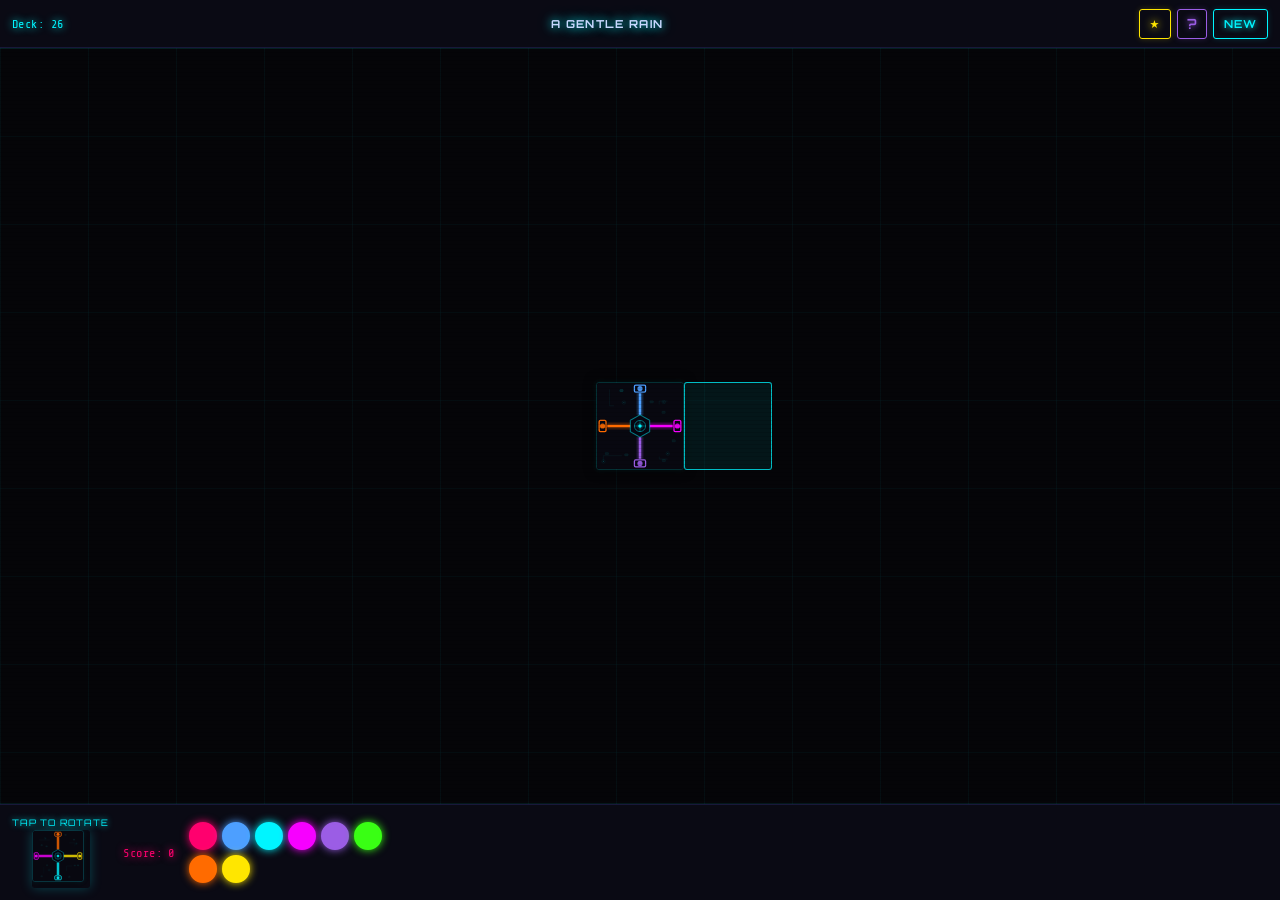
==== commit a3d3f23e: "Fix service worker not updating on Android GitHub Pages caches sw.js for ~10 min. The browser was se" ====
--- a/index.html
+++ b/index.html
@@ -98,7 +98,7 @@
   <script>
     if ('serviceWorker' in navigator) {
       window.addEventListener('load', () =>
-        navigator.serviceWorker.register('sw.js').catch(() => {})
+        navigator.serviceWorker.register('sw.js', { updateViaCache: 'none' }).catch(() => {})
       );
     }
   </script>
